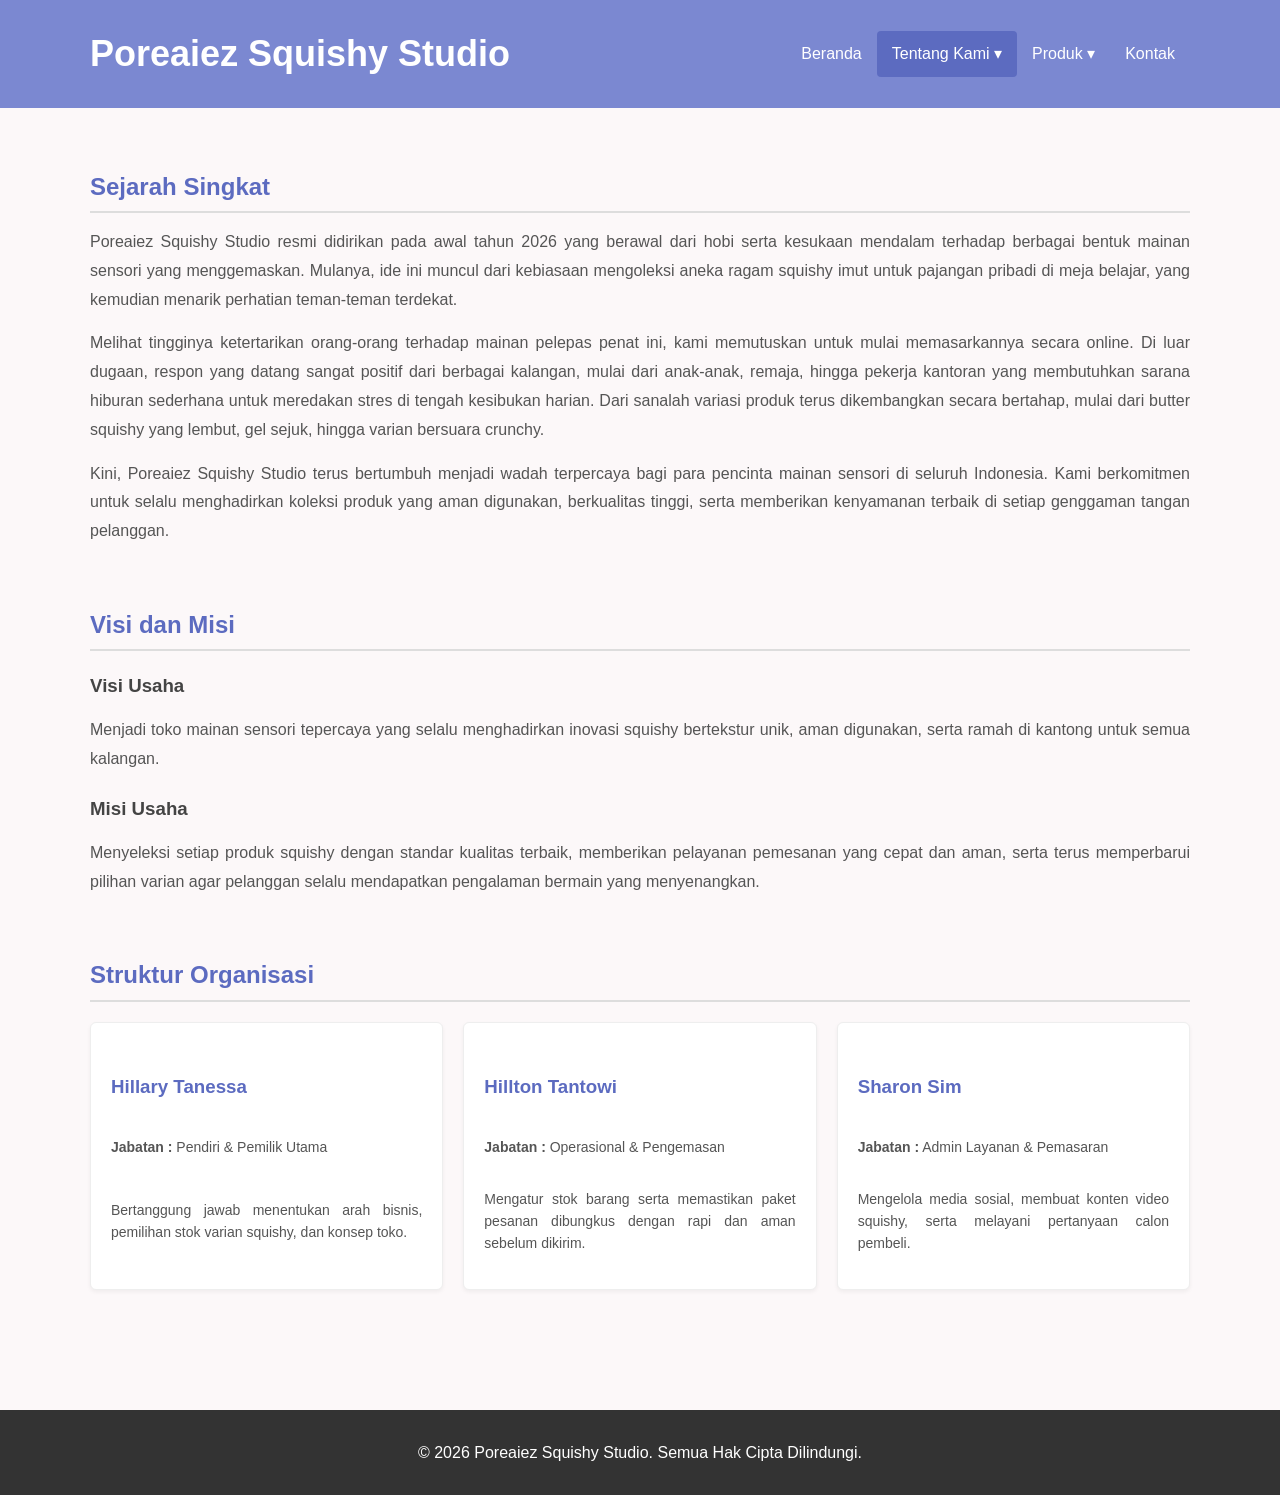
==== beranda.html @ a737082d "initial commit" ====
<!DOCTYPE html>
<html lang="id">
<head>
    <meta charset="UTF-8">
    <meta name="viewport" content="width=device-width, initial-scale=1.0">
    <title>Poreaiez Squishy Studio - Tentang Kami</title>
    <link rel="stylesheet" href="css/style.css">
</head>
<body>

    <header>
        <div class="container navbar">
            <a href="index.html" class="logo">Poreaiez Squishy Studio</a>
            <button class="hamburger" id="hamburger-menu" aria-label="Menu Navigasi">&#9776;</button>
            <nav id="nav-menu">
                <ul>
                    <li><a href="index.html">Beranda</a></li>
                    <li class="dropdown">
                        <a href="beranda.html" class="active">Tentang Kami &#9662;</a>
                        <ul class="dropdown-menu">
                            <li><a href="beranda.html#sejarah">Sejarah</a></li>
                            <li><a href="beranda.html#visi-misi">Visi & Misi</a></li>
                            <li><a href="beranda.html#struktur">Struktur Organisasi</a></li>
                        </ul>
                    </li>
                    <li class="dropdown">
                        <a href="produk.html">Produk &#9662;</a>
                        <ul class="dropdown-menu">
                            <li><a href="butter.html">Butter Squishy</a></li>
                            <li><a href="vaseline.html">Vaseline Gel</a></li>
                            <li><a href="crunchy.html">Crunchy ASMR</a></li>
                            <li><a href="coconut.html">Coconut Oil</a></li>
                        </ul>
                    </li>
                    <li><a href="kontak.html">Kontak</a></li>
                </ul>
            </nav>
        </div>
    </header>

    <main class="container section">
        <div id="sejarah" class="content-block">
            <h2>Sejarah Singkat</h2>
            <p>
                Poreaiez Squishy Studio resmi didirikan pada awal tahun 2026 yang berawal dari hobi serta kesukaan mendalam terhadap berbagai bentuk mainan sensori yang menggemaskan. Mulanya, ide ini muncul dari kebiasaan mengoleksi aneka ragam squishy imut untuk pajangan pribadi di meja belajar, yang kemudian menarik perhatian teman-teman terdekat.
            </p>
            <p>
                Melihat tingginya ketertarikan orang-orang terhadap mainan pelepas penat ini, kami memutuskan untuk mulai memasarkannya secara online. Di luar dugaan, respon yang datang sangat positif dari berbagai kalangan, mulai dari anak-anak, remaja, hingga pekerja kantoran yang membutuhkan sarana hiburan sederhana untuk meredakan stres di tengah kesibukan harian. Dari sanalah variasi produk terus dikembangkan secara bertahap, mulai dari butter squishy yang lembut, gel sejuk, hingga varian bersuara crunchy.
            </p>
            <p>
                Kini, Poreaiez Squishy Studio terus bertumbuh menjadi wadah terpercaya bagi para pencinta mainan sensori di seluruh Indonesia. Kami berkomitmen untuk selalu menghadirkan koleksi produk yang aman digunakan, berkualitas tinggi, serta memberikan kenyamanan terbaik di setiap genggaman tangan pelanggan.
            </p>
        </div>

        <div id="visi-misi" class="content-block">
            <h2>Visi dan Misi</h2>
            
            <h3>Visi Usaha</h3>
            <p>
                Menjadi toko mainan sensori tepercaya yang selalu menghadirkan inovasi squishy bertekstur unik, aman digunakan, serta ramah di kantong untuk semua kalangan.
            </p>

            <h3>Misi Usaha</h3>
            <p>
                Menyeleksi setiap produk squishy dengan standar kualitas terbaik, memberikan pelayanan pemesanan yang cepat dan aman, serta terus memperbarui pilihan varian agar pelanggan selalu mendapatkan pengalaman bermain yang menyenangkan.
            </p>
        </div>

        <div id="struktur" class="content-block">
            <h2>Struktur Organisasi</h2>
            <div class="grid-card">
                <div class="card">
                    <h3>Hillary Tanessa</h3>
                    <p><strong>Jabatan :</strong> Pendiri & Pemilik Utama</p>
                    <p>Bertanggung jawab menentukan arah bisnis, pemilihan stok varian squishy, dan konsep toko.</p>
                </div>
                <div class="card">
                    <h3>Hillton Tantowi</h3>
                    <p><strong>Jabatan :</strong> Operasional & Pengemasan</p>
                    <p>Mengatur stok barang serta memastikan paket pesanan dibungkus dengan rapi dan aman sebelum dikirim.</p>
                </div>
                <div class="card">
                    <h3>Sharon Sim</h3>
                    <p><strong>Jabatan :</strong> Admin Layanan & Pemasaran</p>
                    <p>Mengelola media sosial, membuat konten video squishy, serta melayani pertanyaan calon pembeli.</p>
                </div>
            </div>
        </div>
    </main>

    <footer>
        <div class="container">
            <p>&copy; 2026 Poreaiez Squishy Studio. Semua Hak Cipta Dilindungi.</p>
        </div>
    </footer>

    <script src="js/script.js"></script>
</body>
</html>
---- css/style.css ----
html {
    scroll-behavior: smooth;
}

* {
    margin: 0;
    padding: 0;
    box-sizing: border-box;
    font-family: Arial, sans-serif;
}

body {
    line-height: 1.6;
    color: #444;
    background-color: #fcf8f9;
}

.container {
    margin-top: 50px;
    padding: 10px 0px; 
    width: 90%;
    max-width: 1100px;
    margin: 0 auto;
}

header {
    background-color: #7b88d1;
    color: #fff;
    padding: 15px 0;
    position: sticky;
    top: 0;
    z-index: 100;
}

.navbar {
    display: flex;
    justify-content: space-between;
    align-items: center;
}

.logo {
    color: #fff;
    font-size: 36px;
    font-weight: bold;
    text-decoration: none;
}

nav ul {
    list-style: none;
    display: flex;
}

nav ul li {
    position: relative;
}

nav ul li > a {
    color: #fff;
    text-decoration: none;
    padding: 10px 15px;
    display: block;
    font-weight: 500;
    background-color: transparent;
}

nav ul li > a:hover {
    background-color: #5c6bc0;
    border-radius: 4px;
}

nav ul li > a.active {
    background-color: #5c6bc0;
    border-radius: 4px;
}

.dropdown-menu {
    display: none;
    position: absolute;
    top: 100%;
    left: 0;
    background-color: #6875be;
    min-width: 180px;
    box-shadow: 0 4px 8px rgba(0,0,0,0.15);
    border-radius: 0 0 4px 4px;
    z-index: 999;
}

.dropdown-menu li {
    width: 100%;
}

.dropdown-menu li a {
    color: #fff;
    text-decoration: none;
    padding: 10px 15px;
    display: block;
    background-color: transparent;
}

.dropdown-menu li a:hover {
    background-color: #5c6bc0;
}

.dropdown:hover .dropdown-menu {
    display: block;
}

.hamburger {
    display: none;
    background: none;
    border: none;
    color: #fff;
    font-size: 1.8rem;
    cursor: pointer;
}

.section {
    padding: 40px 0;
}

.hero {
    background-color: #fdeef1;
    padding: 60px 0;
    text-align: center;
}

.hero h1 {
    font-size: 2.3rem;
    font-weight: bold;
    margin-bottom: 10px;
    color: #43509e;
}

.tagline {
    font-style: italic;
    font-weight: bold;
    color: #666;
    margin-bottom: 30px;
}

.deskripsi-utama {
    max-width: 800px;
    margin: 0 auto 25px auto;
}

#produk1 {
    display: flex; 
    gap: 40px;
    align-items: flex-start;
    margin-top: 40px;
}

.detail-img-box {
    flex: 0 0 400px;
}

.detail-img-box img {
    width: 100%;
    height: 100%;
    max-height: 450px;
    object-fit: cover;
    display: block;
    border-radius: 6px;
}

.detail-text-box {
    flex: 1;
}

.detail-title {
    font-size: 34px;
    font-weight: bold;
    margin-bottom: 10px;
    color: #1a1a1a;
}

.detail-price {
    font-size: 34px;
    font-weight: bold;
    color: #5c6bc0;
    margin-bottom: 20px;
}

.detail-desc {
    font-size: 16px;
    line-height: 1.8;
    text-align: justify;
    color: #555;
}

.btn {
    display: inline-block;
    background-color: #5c6bc0;
    color: #fff;
    padding: 10px 20px;
    text-decoration: none;
    border: none;
    border-radius: 4px;
    cursor: pointer;
    text-align: center;
    font-weight: bold;
}

.btn:hover {
    background-color: #3f51b5;
}

.btn1 {
    display: inline-block;
    background-color: #5c6bc0;
    color: #fff;
    padding: 10px 20px;
    text-decoration: none;
    border: none;
    border-radius: 4px;
    cursor: pointer;
    text-align: center;
    margin-top: 45px;
    font-weight: bold;
}

.btn1:hover {
    background-color: #3f51b5;
}

.btn2 {
    display: inline-block;
    background-color: #5c6bc0;
    color: #fff;
    padding: 10px 20px;
    text-decoration: none;
    border: none;
    border-radius: 4px;
    cursor: pointer;
    text-align: center;
    margin-top: 45px;
    font-weight: bold;
}

.btn2:hover {
    background-color: #3f51b5;
}

.btn3 {
    display: inline-block;
    background-color: #5c6bc0;
    color: #fff;
    padding: 10px 20px;
    text-decoration: none;
    border: none;
    border-radius: 4px;
    cursor: pointer;
    text-align: center;
    margin-top: 45px;
    font-weight: bold;
}

.btn3:hover {
    background-color: #3f51b5;
}

.btn4 {
    display: inline-block;
    background-color: #5c6bc0;
    color: #fff;
    padding: 10px 20px;
    text-decoration: none;
    border: none;
    border-radius: 4px;
    cursor: pointer;
    text-align: center;
    margin-top: 45px;
    font-weight: bold;
}

.btn4:hover {
    background-color: #3f51b5;
}

.btn5 {
    display: block;
    background-color: #5c6bc0;
    color: #fff;
    padding: 10px 20px;
    text-decoration: none;
    border: none;
    border-radius: 4px;
    cursor: pointer;
    text-align: center;
    width: fit-content;
    margin: 30px auto 0 auto;
    font-weight: bold;
}

.btn5:hover {
    background-color: #3f51b5;
}

.pesan {
    display: block;
    background-color: #5c6bc0;
    color: #fff;
    padding: 10px 20px;
    text-decoration: none;
    border: none;
    border-radius: 4px;
    cursor: pointer;
    margin: 15px auto 0 auto;
    font-weight: bold;
}

.pesan:hover {
    background-color: #3f51b5;
}

.kontak-box {
    margin-left: 200px;
    max-width: 700px;
    padding: 20px;
    background-color: #ffffff;
    border: 2px solid #5c6bc0;
    border-radius: 15px;
}

.social {
    margin-left: 250px;
    margin-top: 20px;
    font-size: 17px;
}

.content-block {
    margin-bottom: 40px;
    padding-top: 20px;
    scroll-margin-top: 100px;
}

.content-block h2 {
    color: #5c6bc0;
    font-weight: bold;
    margin-bottom: 15px;
    border-bottom: 2px solid #ddd;
    padding-bottom: 5px;
}

.content-block h3 {
    font-weight: bold;
    margin-top: 20px;
    margin-bottom: 5px;
}

.content-block p {
    margin-top: 15px;
    text-align: justify;
    line-height: 1.8;
    color: #555;
}

.content-block ul {
    margin-left: 20px;
    margin-bottom: 15px;
}

.grid-card {
    display: grid;
    grid-template-columns: repeat(auto-fit, minmax(260px, 1fr));
    gap: 20px;
    margin-top: 20px;
    align-items: start;
}

.card {
    background: #fff;
    padding: 20px;
    border-radius: 6px;
    border: 1px solid #eee;
    box-shadow: 0 2px 4px rgba(0,0,0,0.05);
    display: flex;
    flex-direction: column;
    height: 100%;
}

.card h3 {
    color: #5c6bc0;
    margin-bottom: 10px;
    min-height: 48px; 
    display: flex;
    align-items: center;
}

.card img {
    width: 100%;
    height: 180px;
    object-fit: cover;
    border-radius: 4px;
    margin-bottom: 15px;
    flex-shrink: 0;
}

.card p {
    font-size: 14px;
    line-height: 22px;
    color: #555;
    margin-bottom: 15px;
    text-align: justify;
    flex-grow: 1;
}

.card a[class^="btn"] {
    margin-top: auto;
}

.contact-wrapper {
    display: grid;
    grid-template-columns: repeat(auto-fit, minmax(300px, 1fr));
}

.form-group {
    margin-bottom: 15px;
}

.form-group label {
    display: block;
    margin-bottom: 5px;
    font-weight: bold;
}

.form-group input, .form-group textarea {
    width: 100%;
    padding: 10px;
    border: 1px solid #5c6bc0;
    border-radius: 4px;
}

footer {
    background-color: #333;
    color: #fff;
    text-align: center;
    padding: 20px 0;
    margin-top: 40px;
}

@media (max-width: 768px) {
    #produk1 {
        flex-direction: column;
        align-items: center;
        gap: 20px;
    }

    .detail-img-box {
        width: 100%;
    }

    .detail-img-box img {
        height: auto;
        max-height: 350px;
    }

    .hamburger {
        display: block;
    }

    nav {
        display: none;
        width: 100%;
        position: absolute;
        top: 100%;
        left: 0;
        background-color: #7b88d1;
    }

    nav.active {
        display: block;
    }

    nav ul {
        flex-direction: column;
    }

    nav ul li a {
        padding: 12px 20px;
        border-bottom: 1px solid #5c6bc0;
    }

    .dropdown-menu {
        position: static;
        box-shadow: none;
        background-color: #6875be;
        padding-left: 15px;
    }

    .kontak-box {
        margin-left: 0;
    }

    .social {
        margin-left: 0;
    }
}
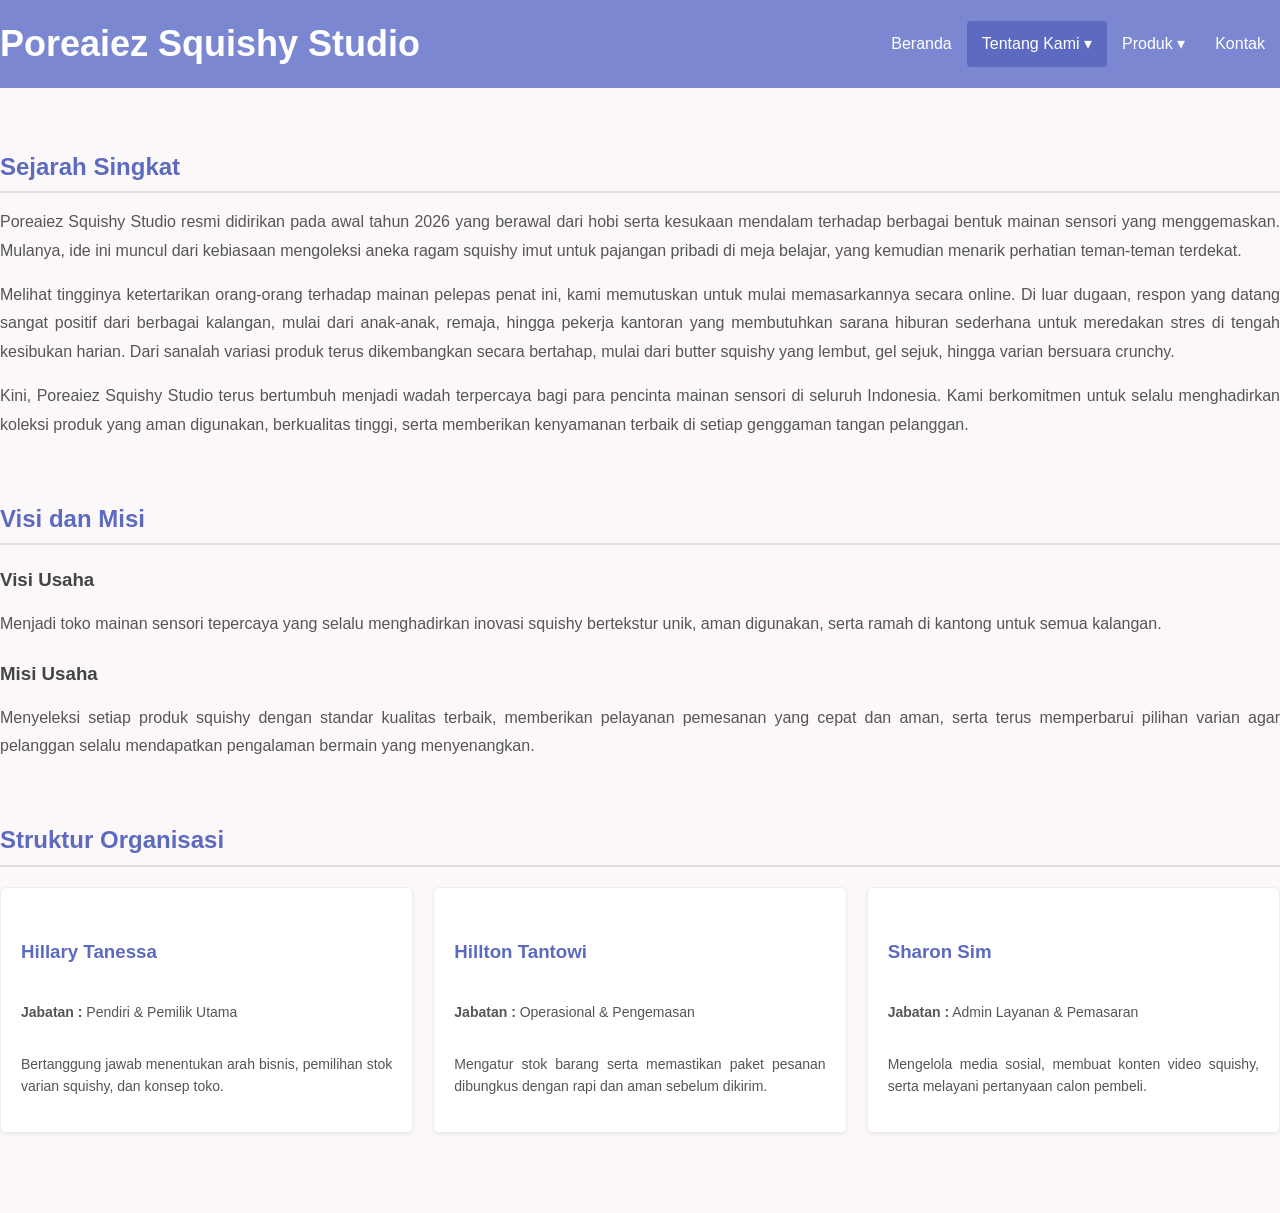
==== commit 9888a210: "update website" ====
--- a/beranda.html
+++ b/beranda.html
@@ -16,7 +16,7 @@
                 <ul>
                     <li><a href="index.html">Beranda</a></li>
                     <li class="dropdown">
-                        <a href="beranda.html" class="active">Tentang Kami &#9662;</a>
+                        <a href="#" class="active">Tentang Kami &#9662;</a>
                         <ul class="dropdown-menu">
                             <li><a href="beranda.html#sejarah">Sejarah</a></li>
                             <li><a href="beranda.html#visi-misi">Visi & Misi</a></li>
@@ -88,12 +88,6 @@
         </div>
     </main>
 
-    <footer>
-        <div class="container">
-            <p>&copy; 2026 Poreaiez Squishy Studio. Semua Hak Cipta Dilindungi.</p>
-        </div>
-    </footer>
-
     <script src="js/script.js"></script>
 </body>
 </html>
--- a/css/style.css
+++ b/css/style.css
@@ -13,14 +13,6 @@
     line-height: 1.6;
     color: #444;
     background-color: #fcf8f9;
-}
-
-.container {
-    margin-top: 50px;
-    padding: 10px 0px; 
-    width: 90%;
-    max-width: 1100px;
-    margin: 0 auto;
 }
 
 header {
@@ -414,6 +406,40 @@
     grid-template-columns: repeat(auto-fit, minmax(300px, 1fr));
 }
 
+.contact-wrapper {
+    display: flex;
+    flex-direction: column;
+    align-items: center;
+    justify-content: center;
+    width: 100%;
+    padding: 20px;
+    box-sizing: border-box;
+}
+
+.kontak-box {
+    width: 100%;
+    max-width: 500px;
+    margin: 0 auto 30px auto;
+}
+
+.social {
+    width: 100%;
+    max-width: 500px;
+    text-align: center;
+    margin: 0 auto;
+}
+
+.kontak-box h3, 
+.social h3 {
+    text-align: center;
+    margin-left: 0 !important;
+}
+
+.social p {
+    text-align: center;
+    margin-left: 0 !important;
+}
+
 .form-group {
     margin-bottom: 15px;
 }
@@ -429,14 +455,6 @@
     padding: 10px;
     border: 1px solid #5c6bc0;
     border-radius: 4px;
-}
-
-footer {
-    background-color: #333;
-    color: #fff;
-    text-align: center;
-    padding: 20px 0;
-    margin-top: 40px;
 }
 
 @media (max-width: 768px) {
